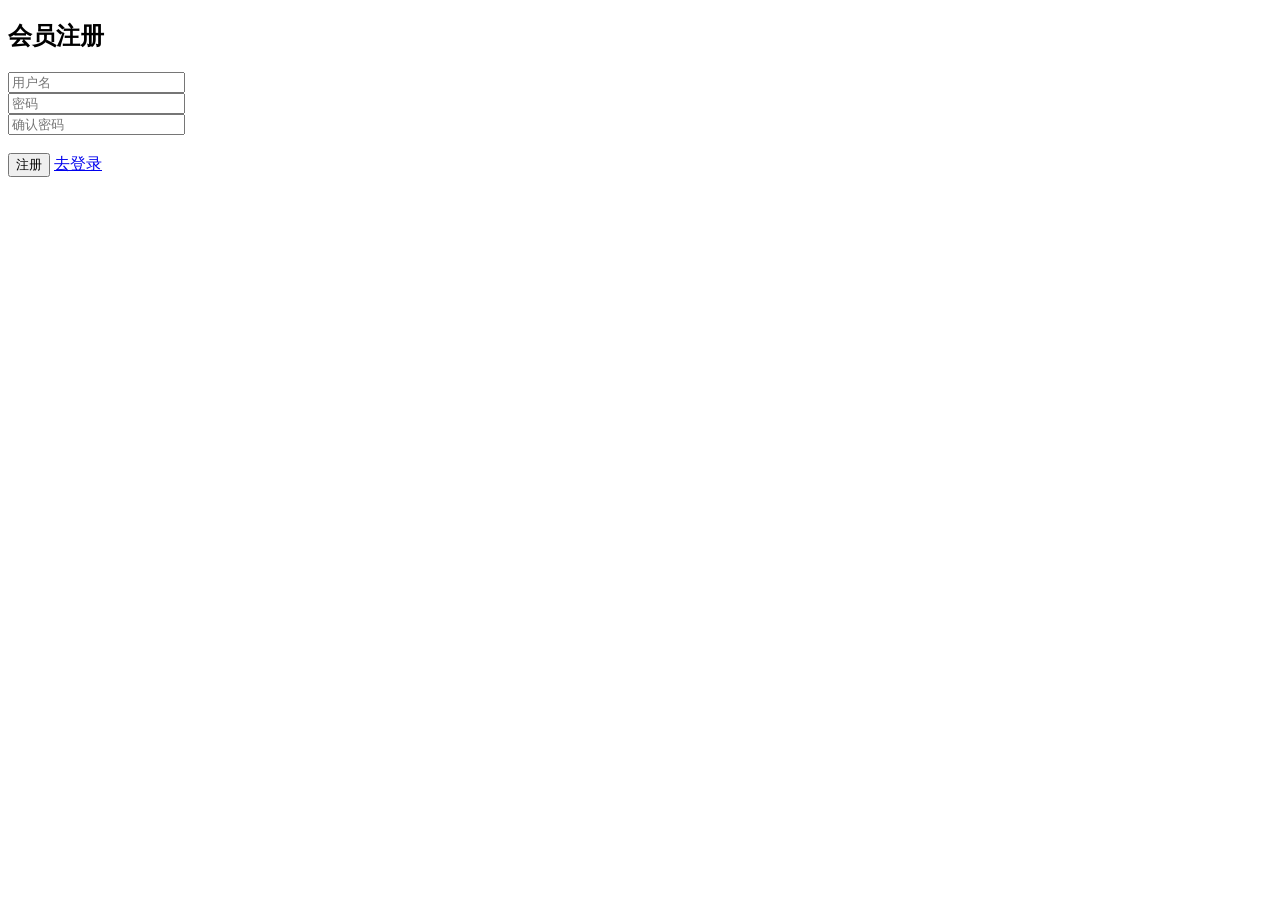
==== demo/register.html @ ce8bbe34 "." ====
<!DOCTYPE html>
<html lang="zh-CN">
<head>
    <meta charset="UTF-8">
    <title>注册页面</title>
    <link rel="stylesheet" type="text/css" href="css/style.css" />
    <link rel="stylesheet" type="text/css" href="css/body.css" />
</head>
<body>
<div class="container">
    <section id="content">
        <form action="" method="post">
            <h1>会员注册</h1>
            <div>
                <input type="text" placeholder="用户名" required="" id="username" name="username"/>
            </div>
            <div>
                <input type="password" placeholder="密码" required="" id="password" name="password"/>
            </div>
            <div>
                <input type="password" placeholder="确认密码" required="" id="confirm_password" name="confirm_password"/>
            </div>
            <div>
                <span class="help-block u-errormessage" id="js-server-helpinfo">&nbsp;</span>
            </div>
            <div>
                <!-- <input type="submit" value="Log in" /> -->
                <input type="submit" value="注册"/>
                <a href="#">去登录</a>
                <!-- <a href="#">Register</a> -->
            </div>
        </form><!-- form -->
    </section><!-- content -->
</div>
<!-- container -->
</body>
</html>
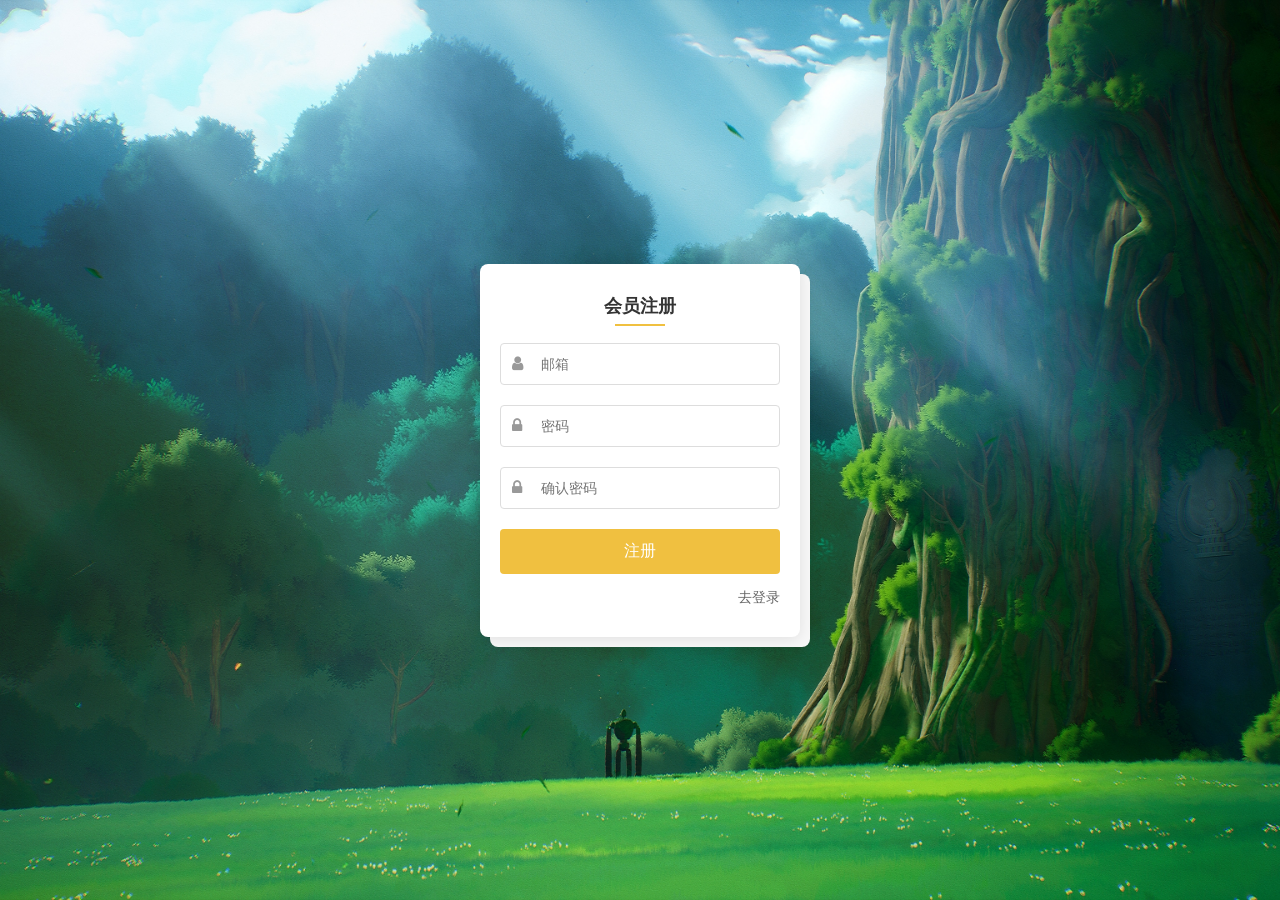
==== commit b141277e: "." ====
--- a/demo/register.html
+++ b/demo/register.html
@@ -2,36 +2,31 @@
 <html lang="zh-CN">
 <head>
     <meta charset="UTF-8">
-    <title>注册页面</title>
-    <link rel="stylesheet" type="text/css" href="css/style.css" />
-    <link rel="stylesheet" type="text/css" href="css/body.css" />
+    <title>会员注册</title>
+    <link rel="stylesheet" href="css/style.css">
+    <!-- 引入FontAwesome的CDN链接 -->
+    <link rel="stylesheet" href="https://cdn.jsdelivr.net/npm/font-awesome@4.7.0/css/font-awesome.min.css">
 </head>
 <body>
-<div class="container">
-    <section id="content">
+    <div class="form-container">
+        <h2>会员注册</h2>
         <form action="" method="post">
-            <h1>会员注册</h1>
-            <div>
-                <input type="text" placeholder="用户名" required="" id="username" name="username"/>
+            <div class="form-group">
+                <input type="text" name="username" placeholder="邮箱" required>
             </div>
-            <div>
-                <input type="password" placeholder="密码" required="" id="password" name="password"/>
+            <div class="form-group password">
+                <input type="password" name="password" placeholder="密码" required>
             </div>
-            <div>
-                <input type="password" placeholder="确认密码" required="" id="confirm_password" name="confirm_password"/>
+            <div class="form-group password">
+                <input type="password" name="repassword" placeholder="确认密码" required>
             </div>
-            <div>
-                <span class="help-block u-errormessage" id="js-server-helpinfo">&nbsp;</span>
+            <button type="submit" class="btn">注册</button>
+            <div class="form-link">
+                <a href="login.html">去登录</a>
             </div>
-            <div>
-                <!-- <input type="submit" value="Log in" /> -->
-                <input type="submit" value="注册"/>
-                <a href="#">去登录</a>
-                <!-- <a href="#">Register</a> -->
-            </div>
-        </form><!-- form -->
-    </section><!-- content -->
-</div>
-<!-- container -->
+        </form>
+    </div>
+
+    <script src="js/script.js"></script>
 </body>
 </html>
--- a/demo/css/style.css
+++ b/demo/css/style.css
@@ -0,0 +1,123 @@
+/* 给html和body设置全屏基础样式 */
+html, body {
+    height: 100%; /* 强制占满整个视口高度 */
+    margin: 0;
+    padding: 0;
+}
+
+/* 全局样式重置 */
+* {
+    margin: 0;
+    padding: 0;
+    box-sizing: border-box;
+    font-family: "微软雅黑", Arial, sans-serif;
+}
+
+/* 页面背景（用images里的背景图） */
+body {
+    background: url("../images/bg.jpg") no-repeat center center;
+    background-size: cover; /* 背景图按照比例铺满屏幕 */
+    background-attachment: fixed; /* 背景图固定不动 */
+    display: flex; /* 使用Flexbox布局，方便垂直居中 */
+    justify-content: center; /* 水平居中 */
+    align-items: center; /* 垂直居中 */
+    padding: 20px 0; /* 给顶部和底部一些空间，防止在小屏幕上被遮挡 */
+}
+
+/* 表单容器样式（模拟你截图里的“纸张”效果） */
+.form-container {
+    width: 320px;
+    margin: 0 auto;
+    background-color: white;
+    padding: 30px 20px;
+    border-radius: 8px;
+    box-shadow: 0 2px 15px rgba(0,0,0,0.1);
+    position: relative;
+}
+/* 纸张堆叠效果（模拟截图里的层次感） */
+.form-container::after {
+    content: "";
+    position: absolute;
+    top: 10px;
+    left: 10px;
+    width: 100%;
+    height: 100%;
+    background-color: #f8f8f8;
+    border-radius: 8px;
+    z-index: -1;
+    box-shadow: 0 2px 15px rgba(0,0,0,0.05);
+}
+
+/* 标题样式 */
+.form-container h2 {
+    text-align: center;
+    color: #333;
+    margin-bottom: 25px;
+    font-size: 18px;
+    position: relative;
+}
+.form-container h2::after {
+    content: "";
+    position: absolute;
+    bottom: -8px;
+    left: 50%;
+    transform: translateX(-50%);
+    width: 50px;
+    height: 2px;
+    background-color: #f0c040; /* 截图里的黄色线条 */
+}
+
+/* 输入框样式（带图标） */
+.form-group {
+    margin-bottom: 20px;
+    position: relative;
+}
+.form-group input {
+    width: 100%;
+    padding: 12px 12px 12px 40px; /* 给图标留空间 */
+    border: 1px solid #ddd;
+    border-radius: 4px;
+    font-size: 14px;
+}
+/* 输入框图标（用Unicode符号模拟，也可以换图片） */
+.form-group::before {
+    content: "\f007"; /* 用户图标（需要引入FontAwesome，这里先模拟） */
+    position: absolute;
+    left: 12px;
+    top: 12px;
+    color: #999;
+    font-family: "FontAwesome"; /* 实际项目需引入FontAwesome */
+}
+/* 密码框图标 */
+.form-group.password::before {
+    content: "\f023"; /* 锁图标 */
+}
+
+/* 按钮样式（截图里的黄色按钮） */
+.btn {
+    width: 100%;
+    padding: 12px;
+    background-color: #f0c040;
+    color: #fff;
+    border: none;
+    border-radius: 4px;
+    font-size: 16px;
+    cursor: pointer;
+    margin-bottom: 15px;
+}
+.btn:hover {
+    background-color: #e0b030;
+}
+
+/* 链接样式（去登录/去注册） */
+.form-link {
+    text-align: right;
+    font-size: 14px;
+}
+.form-link a {
+    color: #666;
+    text-decoration: none;
+}
+.form-link a:hover {
+    color: #f0c040;
+}
